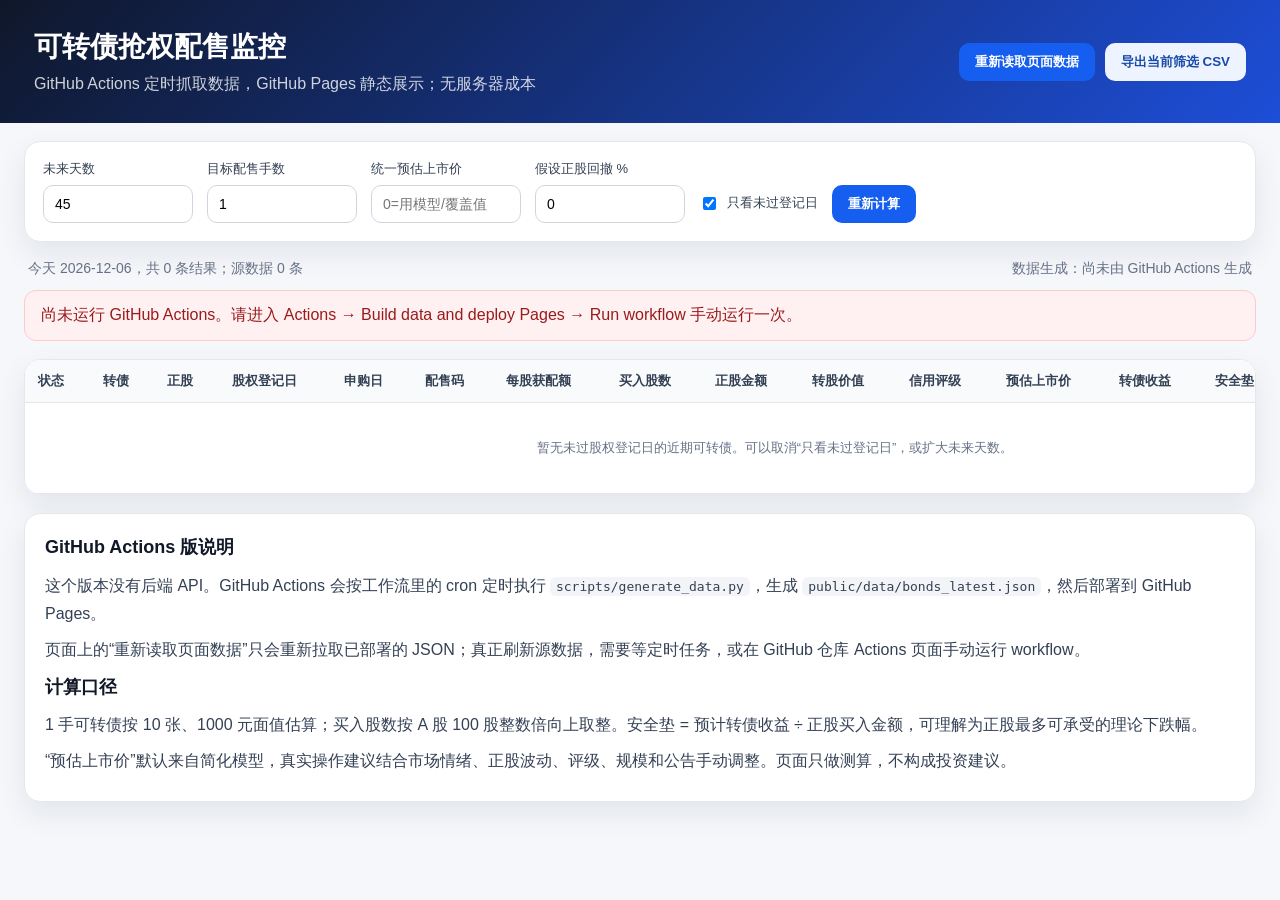
==== public/index.html @ 4d039a51 "init cb rights pages" ====
<!doctype html>
<html lang="zh-CN">
<head>
  <meta charset="utf-8" />
  <meta name="viewport" content="width=device-width, initial-scale=1" />
  <title>可转债抢权配售监控</title>
  <link rel="stylesheet" href="./style.css" />
</head>
<body>
  <header class="topbar">
    <div>
      <h1>可转债抢权配售监控</h1>
      <p class="subtitle">GitHub Actions 定时抓取数据，GitHub Pages 静态展示；无服务器成本</p>
    </div>
    <div class="actions">
      <button id="reloadBtn">重新读取页面数据</button>
      <button id="exportBtn" class="secondary">导出当前筛选 CSV</button>
    </div>
  </header>

  <section class="panel filters">
    <label>
      未来天数
      <input id="days" type="number" min="1" max="365" value="45" />
    </label>
    <label>
      目标配售手数
      <input id="targetLots" type="number" min="1" max="100" value="1" />
    </label>
    <label>
      统一预估上市价
      <input id="expectedPrice" type="number" min="0" max="200" step="0.1" placeholder="0=用模型/覆盖值" />
    </label>
    <label>
      假设正股回撤 %
      <input id="stockDropPct" type="number" min="0" max="50" step="0.1" value="0" />
    </label>
    <label class="checkbox">
      <input id="onlyActive" type="checkbox" checked />
      只看未过登记日
    </label>
    <button id="queryBtn">重新计算</button>
  </section>

  <section class="statusbar">
    <span id="summary">加载中...</span>
    <span id="lastRefresh"></span>
  </section>

  <section id="errorBox" class="error hidden"></section>

  <main class="table-wrap">
    <table id="bondTable">
      <thead>
        <tr>
          <th>状态</th>
          <th>转债</th>
          <th>正股</th>
          <th>股权登记日</th>
          <th>申购日</th>
          <th>配售码</th>
          <th>每股获配额</th>
          <th>买入股数</th>
          <th>正股金额</th>
          <th>转股价值</th>
          <th>信用评级</th>
          <th>预估上市价</th>
          <th>转债收益</th>
          <th>安全垫</th>
          <th>综合收益</th>
          <th>排序分</th>
          <th>备注</th>
        </tr>
      </thead>
      <tbody></tbody>
    </table>
  </main>

  <section class="panel notes">
    <h2>GitHub Actions 版说明</h2>
    <p>这个版本没有后端 API。GitHub Actions 会按工作流里的 cron 定时执行 <code>scripts/generate_data.py</code>，生成 <code>public/data/bonds_latest.json</code>，然后部署到 GitHub Pages。</p>
    <p>页面上的“重新读取页面数据”只会重新拉取已部署的 JSON；真正刷新源数据，需要等定时任务，或在 GitHub 仓库 Actions 页面手动运行 workflow。</p>
    <h2>计算口径</h2>
    <p>1 手可转债按 10 张、1000 元面值估算；买入股数按 A 股 100 股整数倍向上取整。安全垫 = 预计转债收益 ÷ 正股买入金额，可理解为正股最多可承受的理论下跌幅。</p>
    <p>“预估上市价”默认来自简化模型，真实操作建议结合市场情绪、正股波动、评级、规模和公告手动调整。页面只做测算，不构成投资建议。</p>
  </section>

  <script src="./app.js"></script>
</body>
</html>
---- public/style.css ----
:root {
  --bg: #f5f7fb;
  --panel: #ffffff;
  --text: #111827;
  --muted: #667085;
  --border: #e5e7eb;
  --blue: #155eef;
  --green: #07813f;
  --red: #c92323;
  --orange: #b45309;
  --shadow: 0 12px 30px rgba(16, 24, 40, .08);
}

* { box-sizing: border-box; }
body {
  margin: 0;
  font-family: -apple-system, BlinkMacSystemFont, "Segoe UI", "Microsoft YaHei", Arial, sans-serif;
  color: var(--text);
  background: var(--bg);
}

.topbar {
  display: flex;
  align-items: center;
  justify-content: space-between;
  gap: 24px;
  padding: 28px 34px;
  background: linear-gradient(135deg, #0f172a, #1d4ed8);
  color: white;
}

h1 { margin: 0 0 8px; font-size: 28px; }
.subtitle { margin: 0; color: rgba(255,255,255,.80); }
.actions { display: flex; gap: 10px; flex-wrap: wrap; justify-content: flex-end; }

button {
  border: 0;
  border-radius: 10px;
  padding: 10px 16px;
  cursor: pointer;
  background: var(--blue);
  color: white;
  font-weight: 700;
  white-space: nowrap;
}
button:hover { filter: brightness(.96); }
button.secondary { background: #eef4ff; color: #1849a9; }
button:disabled { opacity: .55; cursor: not-allowed; }

.panel {
  margin: 18px 24px;
  background: var(--panel);
  border: 1px solid var(--border);
  border-radius: 16px;
  box-shadow: var(--shadow);
}

.filters {
  display: flex;
  align-items: end;
  gap: 14px;
  padding: 18px;
  flex-wrap: wrap;
}

label { display: grid; gap: 7px; font-size: 13px; color: #344054; }
input {
  width: 150px;
  border: 1px solid #d0d5dd;
  border-radius: 10px;
  padding: 10px 11px;
  outline: none;
  font-size: 14px;
  background: white;
}
input:focus { border-color: var(--blue); box-shadow: 0 0 0 3px rgba(21, 94, 239, .12); }
.checkbox { display: flex; align-items: center; gap: 8px; height: 40px; }
.checkbox input { width: auto; }

.statusbar {
  display: flex;
  justify-content: space-between;
  gap: 10px;
  margin: 10px 28px;
  color: var(--muted);
  font-size: 14px;
  flex-wrap: wrap;
}

.error {
  margin: 12px 24px;
  padding: 14px 16px;
  border: 1px solid #fecaca;
  color: #991b1b;
  background: #fff1f2;
  border-radius: 12px;
  white-space: pre-wrap;
}
.hidden { display: none; }

.table-wrap {
  margin: 18px 24px;
  background: white;
  border: 1px solid var(--border);
  border-radius: 16px;
  box-shadow: var(--shadow);
  overflow: auto;
}

table { width: 100%; border-collapse: collapse; min-width: 1500px; }
th, td { padding: 12px 13px; border-bottom: 1px solid var(--border); text-align: left; font-size: 13px; vertical-align: middle; }
th { position: sticky; top: 0; z-index: 1; background: #f8fafc; color: #344054; font-weight: 800; }
tr:hover td { background: #fafcff; }
.name-main { font-weight: 800; color: #101828; }
.name-sub { margin-top: 3px; color: var(--muted); font-size: 12px; }
.green { color: var(--green); font-weight: 800; }
.red { color: var(--red); font-weight: 800; }
.orange { color: var(--orange); font-weight: 800; }
.badge { display: inline-flex; padding: 4px 9px; border-radius: 999px; font-weight: 800; font-size: 12px; white-space: nowrap; }
.badge.active { background: #dcfce7; color: #166534; }
.badge.wait { background: #dbeafe; color: #1e40af; }
.badge.late { background: #fee2e2; color: #991b1b; }
.badge.old { background: #f3f4f6; color: #374151; }
.notes { padding: 18px 20px; color: #344054; line-height: 1.75; }
.notes h2 { margin: 0 0 8px; font-size: 18px; color: #111827; }
.notes p { margin: 8px 0; }
code { background: #f2f4f7; border-radius: 6px; padding: 2px 6px; }

@media (max-width: 760px) {
  .topbar { align-items: flex-start; flex-direction: column; padding: 22px; }
  .actions { width: 100%; justify-content: stretch; }
  .actions button { flex: 1; }
  input { width: 130px; }
  .panel, .table-wrap { margin-left: 12px; margin-right: 12px; }
  .statusbar { margin-left: 16px; margin-right: 16px; }
}
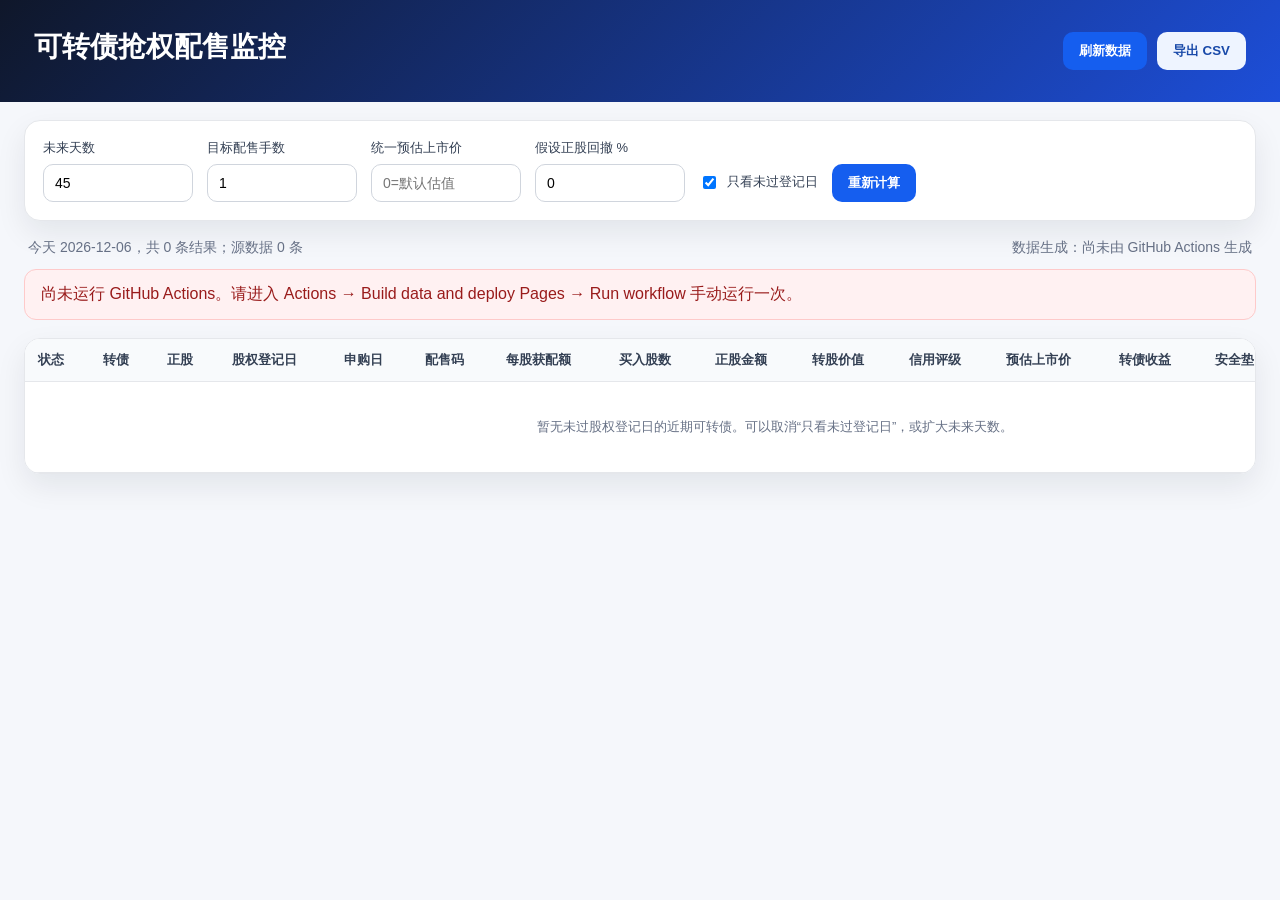
==== commit d4cfeffa: "再次修改" ====
--- a/public/index.html
+++ b/public/index.html
@@ -10,11 +10,11 @@
   <header class="topbar">
     <div>
       <h1>可转债抢权配售监控</h1>
-      <p class="subtitle">GitHub Actions 定时抓取数据，GitHub Pages 静态展示；无服务器成本</p>
     </div>
+
     <div class="actions">
-      <button id="reloadBtn">重新读取页面数据</button>
-      <button id="exportBtn" class="secondary">导出当前筛选 CSV</button>
+      <button id="reloadBtn">刷新数据</button>
+      <button id="exportBtn" class="secondary">导出 CSV</button>
     </div>
   </header>
 
@@ -23,22 +23,27 @@
       未来天数
       <input id="days" type="number" min="1" max="365" value="45" />
     </label>
+
     <label>
       目标配售手数
       <input id="targetLots" type="number" min="1" max="100" value="1" />
     </label>
+
     <label>
       统一预估上市价
-      <input id="expectedPrice" type="number" min="0" max="200" step="0.1" placeholder="0=用模型/覆盖值" />
+      <input id="expectedPrice" type="number" min="0" max="200" step="0.1" placeholder="0=默认估值" />
     </label>
+
     <label>
       假设正股回撤 %
       <input id="stockDropPct" type="number" min="0" max="50" step="0.1" value="0" />
     </label>
+
     <label class="checkbox">
       <input id="onlyActive" type="checkbox" checked />
       只看未过登记日
     </label>
+
     <button id="queryBtn">重新计算</button>
   </section>
 
@@ -48,6 +53,7 @@
   </section>
 
   <section id="errorBox" class="error hidden"></section>
+  <section id="warningBox" class="warning hidden"></section>
 
   <main class="table-wrap">
     <table id="bondTable">
@@ -72,19 +78,11 @@
           <th>备注</th>
         </tr>
       </thead>
+
       <tbody></tbody>
     </table>
   </main>
 
-  <section class="panel notes">
-    <h2>GitHub Actions 版说明</h2>
-    <p>这个版本没有后端 API。GitHub Actions 会按工作流里的 cron 定时执行 <code>scripts/generate_data.py</code>，生成 <code>public/data/bonds_latest.json</code>，然后部署到 GitHub Pages。</p>
-    <p>页面上的“重新读取页面数据”只会重新拉取已部署的 JSON；真正刷新源数据，需要等定时任务，或在 GitHub 仓库 Actions 页面手动运行 workflow。</p>
-    <h2>计算口径</h2>
-    <p>1 手可转债按 10 张、1000 元面值估算；买入股数按 A 股 100 股整数倍向上取整。安全垫 = 预计转债收益 ÷ 正股买入金额，可理解为正股最多可承受的理论下跌幅。</p>
-    <p>“预估上市价”默认来自简化模型，真实操作建议结合市场情绪、正股波动、评级、规模和公告手动调整。页面只做测算，不构成投资建议。</p>
-  </section>
-
   <script src="./app.js"></script>
 </body>
-</html>
+</html>
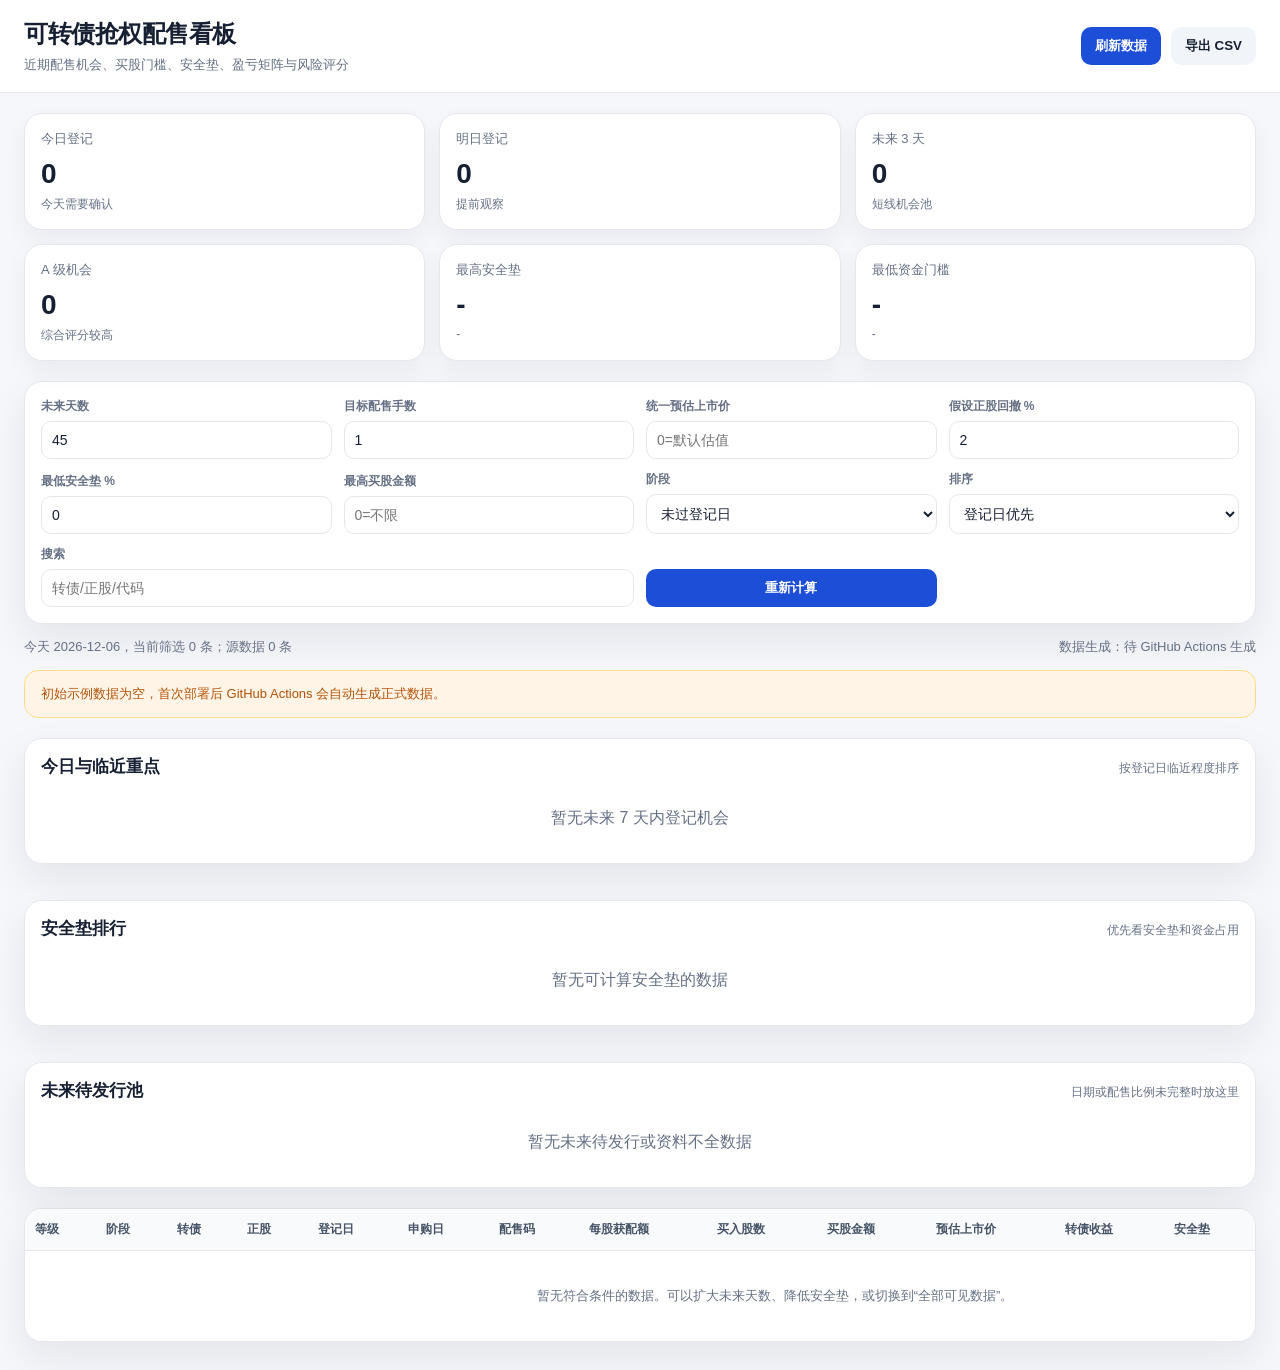
==== commit da7d07f3: "新版" ====
--- a/public/index.html
+++ b/public/index.html
@@ -3,47 +3,80 @@
 <head>
   <meta charset="utf-8" />
   <meta name="viewport" content="width=device-width, initial-scale=1" />
-  <title>可转债抢权配售监控</title>
+  <title>可转债抢权配售看板</title>
   <link rel="stylesheet" href="./style.css" />
 </head>
 <body>
   <header class="topbar">
     <div>
-      <h1>可转债抢权配售监控</h1>
+      <h1>可转债抢权配售看板</h1>
+      <p class="subtitle">近期配售机会、买股门槛、安全垫、盈亏矩阵与风险评分</p>
     </div>
-
     <div class="actions">
       <button id="reloadBtn">刷新数据</button>
       <button id="exportBtn" class="secondary">导出 CSV</button>
     </div>
   </header>
 
+  <section class="dashboard-grid" id="statCards">
+    <article class="stat-card"><span>今日登记</span><strong id="statToday">-</strong><em>今天需要确认</em></article>
+    <article class="stat-card"><span>明日登记</span><strong id="statTomorrow">-</strong><em>提前观察</em></article>
+    <article class="stat-card"><span>未来 3 天</span><strong id="statThreeDays">-</strong><em>短线机会池</em></article>
+    <article class="stat-card"><span>A 级机会</span><strong id="statGradeA">-</strong><em>综合评分较高</em></article>
+    <article class="stat-card"><span>最高安全垫</span><strong id="statBestSafety">-</strong><em id="statBestName">-</em></article>
+    <article class="stat-card"><span>最低资金门槛</span><strong id="statLowestCost">-</strong><em id="statLowestName">-</em></article>
+  </section>
+
   <section class="panel filters">
     <label>
       未来天数
       <input id="days" type="number" min="1" max="365" value="45" />
     </label>
-
     <label>
       目标配售手数
       <input id="targetLots" type="number" min="1" max="100" value="1" />
     </label>
-
     <label>
       统一预估上市价
       <input id="expectedPrice" type="number" min="0" max="200" step="0.1" placeholder="0=默认估值" />
     </label>
-
     <label>
       假设正股回撤 %
-      <input id="stockDropPct" type="number" min="0" max="50" step="0.1" value="0" />
+      <input id="stockDropPct" type="number" min="0" max="50" step="0.1" value="2" />
     </label>
-
-    <label class="checkbox">
-      <input id="onlyActive" type="checkbox" checked />
-      只看未过登记日
+    <label>
+      最低安全垫 %
+      <input id="minSafety" type="number" min="-20" max="50" step="0.1" value="0" />
     </label>
-
+    <label>
+      最高买股金额
+      <input id="maxCost" type="number" min="0" step="1000" placeholder="0=不限" />
+    </label>
+    <label>
+      阶段
+      <select id="stageFilter">
+        <option value="active">未过登记日</option>
+        <option value="today">今日重点</option>
+        <option value="threeDays">未来 3 天</option>
+        <option value="future">未来待发行/资料不全</option>
+        <option value="all">全部可见数据</option>
+        <option value="history">历史/已过登记</option>
+      </select>
+    </label>
+    <label>
+      排序
+      <select id="sortBy">
+        <option value="date">登记日优先</option>
+        <option value="score">综合评分</option>
+        <option value="safety">安全垫</option>
+        <option value="cost">资金门槛</option>
+        <option value="profit">综合收益</option>
+      </select>
+    </label>
+    <label class="search-label">
+      搜索
+      <input id="keyword" type="search" placeholder="转债/正股/代码" />
+    </label>
     <button id="queryBtn">重新计算</button>
   </section>
 
@@ -55,34 +88,69 @@
   <section id="errorBox" class="error hidden"></section>
   <section id="warningBox" class="warning hidden"></section>
 
+  <section class="opportunity-layout">
+    <article class="panel focus-panel">
+      <div class="panel-title">
+        <h2>今日与临近重点</h2>
+        <span>按登记日临近程度排序</span>
+      </div>
+      <div id="focusList" class="mini-list"></div>
+    </article>
+
+    <article class="panel focus-panel">
+      <div class="panel-title">
+        <h2>安全垫排行</h2>
+        <span>优先看安全垫和资金占用</span>
+      </div>
+      <div id="rankList" class="mini-list"></div>
+    </article>
+
+    <article class="panel focus-panel">
+      <div class="panel-title">
+        <h2>未来待发行池</h2>
+        <span>日期或配售比例未完整时放这里</span>
+      </div>
+      <div id="futureList" class="mini-list"></div>
+    </article>
+  </section>
+
   <main class="table-wrap">
     <table id="bondTable">
       <thead>
         <tr>
-          <th>状态</th>
+          <th>等级</th>
+          <th>阶段</th>
           <th>转债</th>
           <th>正股</th>
-          <th>股权登记日</th>
+          <th>登记日</th>
           <th>申购日</th>
           <th>配售码</th>
           <th>每股获配额</th>
           <th>买入股数</th>
-          <th>正股金额</th>
-          <th>转股价值</th>
-          <th>信用评级</th>
+          <th>买股金额</th>
           <th>预估上市价</th>
           <th>转债收益</th>
           <th>安全垫</th>
-          <th>综合收益</th>
-          <th>排序分</th>
-          <th>备注</th>
+          <th>正股回撤后</th>
+          <th>风险</th>
+          <th>操作</th>
         </tr>
       </thead>
-
       <tbody></tbody>
     </table>
   </main>
 
+  <dialog id="detailDialog" class="detail-dialog">
+    <div class="dialog-head">
+      <div>
+        <h2 id="detailTitle">转债详情</h2>
+        <p id="detailSub"></p>
+      </div>
+      <button id="closeDetailBtn" class="icon-btn">×</button>
+    </div>
+    <div id="detailBody" class="detail-body"></div>
+  </dialog>
+
   <script src="./app.js"></script>
 </body>
-</html>+</html>
--- a/public/style.css
+++ b/public/style.css
@@ -1,136 +1,390 @@
 :root {
-  --bg: #f5f7fb;
-  --panel: #ffffff;
-  --text: #111827;
+  --bg: #f6f7fb;
+  --card: #ffffff;
+  --text: #172033;
   --muted: #667085;
-  --border: #e5e7eb;
-  --blue: #155eef;
-  --green: #07813f;
-  --red: #c92323;
+  --line: #e5e7eb;
+  --soft: #f1f5f9;
+  --primary: #1d4ed8;
+  --primary-dark: #173fae;
+  --green: #07803d;
+  --green-bg: #eaf7ef;
   --orange: #b45309;
-  --shadow: 0 12px 30px rgba(16, 24, 40, .08);
+  --orange-bg: #fff4e5;
+  --red: #b42318;
+  --red-bg: #fee4e2;
+  --blue-bg: #eaf2ff;
+  --shadow: 0 16px 40px rgba(15, 23, 42, 0.08);
 }
 
 * { box-sizing: border-box; }
+
 body {
   margin: 0;
+  background: var(--bg);
+  color: var(--text);
   font-family: -apple-system, BlinkMacSystemFont, "Segoe UI", "Microsoft YaHei", Arial, sans-serif;
-  color: var(--text);
-  background: var(--bg);
 }
 
 .topbar {
+  position: sticky;
+  top: 0;
+  z-index: 10;
   display: flex;
   align-items: center;
   justify-content: space-between;
-  gap: 24px;
-  padding: 28px 34px;
-  background: linear-gradient(135deg, #0f172a, #1d4ed8);
-  color: white;
-}
-
-h1 { margin: 0 0 8px; font-size: 28px; }
-.subtitle { margin: 0; color: rgba(255,255,255,.80); }
-.actions { display: flex; gap: 10px; flex-wrap: wrap; justify-content: flex-end; }
+  gap: 16px;
+  padding: 18px 24px;
+  background: rgba(255, 255, 255, 0.92);
+  backdrop-filter: blur(10px);
+  border-bottom: 1px solid var(--line);
+}
+
+h1, h2, h3, p { margin: 0; }
+
+h1 {
+  font-size: 24px;
+  letter-spacing: -0.02em;
+}
+
+.subtitle {
+  margin-top: 6px;
+  color: var(--muted);
+  font-size: 13px;
+}
+
+.actions {
+  display: flex;
+  gap: 10px;
+  flex-wrap: wrap;
+  justify-content: flex-end;
+}
 
 button {
-  border: 0;
+  border: none;
   border-radius: 10px;
-  padding: 10px 16px;
+  padding: 10px 14px;
+  color: #fff;
+  background: var(--primary);
   cursor: pointer;
-  background: var(--blue);
-  color: white;
-  font-weight: 700;
+  font-weight: 650;
+  transition: transform 0.12s ease, background 0.12s ease;
+}
+
+button:hover { background: var(--primary-dark); transform: translateY(-1px); }
+button.secondary { color: var(--text); background: var(--soft); }
+button.secondary:hover { background: #e2e8f0; }
+button.small { padding: 7px 10px; border-radius: 8px; font-size: 12px; }
+.icon-btn {
+  width: 38px;
+  height: 38px;
+  padding: 0;
+  border-radius: 999px;
+  color: var(--text);
+  background: var(--soft);
+  font-size: 24px;
+  line-height: 1;
+}
+
+.dashboard-grid {
+  display: grid;
+  grid-template-columns: repeat(6, minmax(150px, 1fr));
+  gap: 14px;
+  padding: 20px 24px 0;
+}
+
+.stat-card {
+  background: var(--card);
+  border: 1px solid var(--line);
+  border-radius: 18px;
+  padding: 16px;
+  box-shadow: 0 10px 24px rgba(15, 23, 42, 0.05);
+  min-height: 112px;
+}
+
+.stat-card span {
+  display: block;
+  color: var(--muted);
+  font-size: 13px;
+}
+
+.stat-card strong {
+  display: block;
+  margin: 10px 0 6px;
+  font-size: 28px;
+  letter-spacing: -0.04em;
+}
+
+.stat-card em {
+  display: block;
+  color: var(--muted);
+  font-size: 12px;
+  font-style: normal;
   white-space: nowrap;
-}
-button:hover { filter: brightness(.96); }
-button.secondary { background: #eef4ff; color: #1849a9; }
-button:disabled { opacity: .55; cursor: not-allowed; }
+  overflow: hidden;
+  text-overflow: ellipsis;
+}
 
 .panel {
-  margin: 18px 24px;
-  background: var(--panel);
-  border: 1px solid var(--border);
-  border-radius: 16px;
+  margin: 20px 24px 0;
+  padding: 16px;
+  background: var(--card);
+  border: 1px solid var(--line);
+  border-radius: 18px;
   box-shadow: var(--shadow);
 }
 
 .filters {
-  display: flex;
+  display: grid;
+  grid-template-columns: repeat(9, minmax(120px, 1fr));
+  gap: 12px;
   align-items: end;
-  gap: 14px;
-  padding: 18px;
-  flex-wrap: wrap;
-}
-
-label { display: grid; gap: 7px; font-size: 13px; color: #344054; }
-input {
-  width: 150px;
-  border: 1px solid #d0d5dd;
+}
+
+.filters label {
+  display: flex;
+  flex-direction: column;
+  gap: 6px;
+  color: var(--muted);
+  font-size: 12px;
+  font-weight: 650;
+}
+
+.filters input,
+.filters select {
+  width: 100%;
+  border: 1px solid var(--line);
   border-radius: 10px;
-  padding: 10px 11px;
+  padding: 10px 10px;
+  background: #fff;
+  color: var(--text);
   outline: none;
   font-size: 14px;
-  background: white;
-}
-input:focus { border-color: var(--blue); box-shadow: 0 0 0 3px rgba(21, 94, 239, .12); }
-.checkbox { display: flex; align-items: center; gap: 8px; height: 40px; }
-.checkbox input { width: auto; }
+}
+
+.filters input:focus,
+.filters select:focus {
+  border-color: #93c5fd;
+  box-shadow: 0 0 0 3px rgba(37, 99, 235, 0.12);
+}
+
+.search-label { grid-column: span 2; }
 
 .statusbar {
   display: flex;
   justify-content: space-between;
   gap: 10px;
-  margin: 10px 28px;
-  color: var(--muted);
-  font-size: 14px;
-  flex-wrap: wrap;
-}
-
-.error {
-  margin: 12px 24px;
+  margin: 14px 24px 0;
+  color: var(--muted);
+  font-size: 13px;
+}
+
+.error,
+.warning {
+  white-space: pre-wrap;
+  margin: 14px 24px 0;
   padding: 14px 16px;
-  border: 1px solid #fecaca;
-  color: #991b1b;
-  background: #fff1f2;
-  border-radius: 12px;
-  white-space: pre-wrap;
-}
-.hidden { display: none; }
+  border-radius: 14px;
+  font-size: 13px;
+}
+
+.error { color: var(--red); background: var(--red-bg); border: 1px solid #fda29b; }
+.warning { color: var(--orange); background: var(--orange-bg); border: 1px solid #fedf89; }
+.hidden { display: none !important; }
+
+.opportunity-layout {
+  display: grid;
+  grid-template-columns: 1.1fr 1.1fr 1fr;
+  gap: 16px;
+  padding: 0 24px;
+}
+
+.opportunity-layout .panel { margin: 20px 0 0; }
+
+.panel-title {
+  display: flex;
+  align-items: baseline;
+  justify-content: space-between;
+  gap: 12px;
+  margin-bottom: 12px;
+}
+
+.panel-title h2 { font-size: 17px; }
+.panel-title span { color: var(--muted); font-size: 12px; }
+
+.mini-list {
+  display: flex;
+  flex-direction: column;
+  gap: 10px;
+}
+
+.mini-item {
+  display: grid;
+  grid-template-columns: 1fr auto;
+  gap: 6px 12px;
+  padding: 12px;
+  background: #fbfcff;
+  border: 1px solid var(--line);
+  border-radius: 14px;
+}
+
+.mini-item:hover { background: #f8fbff; }
+.mini-title { font-weight: 750; }
+.mini-sub { color: var(--muted); font-size: 12px; line-height: 1.5; }
+.mini-value { font-weight: 750; text-align: right; }
+.empty { color: var(--muted); text-align: center; padding: 18px 8px; }
 
 .table-wrap {
-  margin: 18px 24px;
-  background: white;
-  border: 1px solid var(--border);
-  border-radius: 16px;
+  margin: 20px 24px 28px;
+  background: var(--card);
+  border: 1px solid var(--line);
+  border-radius: 18px;
   box-shadow: var(--shadow);
   overflow: auto;
 }
 
-table { width: 100%; border-collapse: collapse; min-width: 1500px; }
-th, td { padding: 12px 13px; border-bottom: 1px solid var(--border); text-align: left; font-size: 13px; vertical-align: middle; }
-th { position: sticky; top: 0; z-index: 1; background: #f8fafc; color: #344054; font-weight: 800; }
-tr:hover td { background: #fafcff; }
-.name-main { font-weight: 800; color: #101828; }
-.name-sub { margin-top: 3px; color: var(--muted); font-size: 12px; }
-.green { color: var(--green); font-weight: 800; }
-.red { color: var(--red); font-weight: 800; }
-.orange { color: var(--orange); font-weight: 800; }
-.badge { display: inline-flex; padding: 4px 9px; border-radius: 999px; font-weight: 800; font-size: 12px; white-space: nowrap; }
-.badge.active { background: #dcfce7; color: #166534; }
-.badge.wait { background: #dbeafe; color: #1e40af; }
-.badge.late { background: #fee2e2; color: #991b1b; }
-.badge.old { background: #f3f4f6; color: #374151; }
-.notes { padding: 18px 20px; color: #344054; line-height: 1.75; }
-.notes h2 { margin: 0 0 8px; font-size: 18px; color: #111827; }
-.notes p { margin: 8px 0; }
-code { background: #f2f4f7; border-radius: 6px; padding: 2px 6px; }
-
-@media (max-width: 760px) {
-  .topbar { align-items: flex-start; flex-direction: column; padding: 22px; }
-  .actions { width: 100%; justify-content: stretch; }
-  .actions button { flex: 1; }
-  input { width: 130px; }
-  .panel, .table-wrap { margin-left: 12px; margin-right: 12px; }
-  .statusbar { margin-left: 16px; margin-right: 16px; }
-}
+table {
+  width: 100%;
+  border-collapse: separate;
+  border-spacing: 0;
+  min-width: 1500px;
+}
+
+th, td {
+  padding: 12px 10px;
+  border-bottom: 1px solid var(--line);
+  text-align: left;
+  vertical-align: middle;
+  font-size: 13px;
+}
+
+th {
+  position: sticky;
+  top: 0;
+  z-index: 2;
+  background: #f8fafc;
+  color: #475467;
+  font-size: 12px;
+  font-weight: 750;
+  white-space: nowrap;
+}
+
+tbody tr:hover { background: #fafcff; }
+tbody tr:last-child td { border-bottom: none; }
+
+.name-main { font-weight: 750; white-space: nowrap; }
+.name-sub { margin-top: 4px; color: var(--muted); font-size: 12px; white-space: nowrap; }
+
+.badge,
+.grade,
+.risk-tag {
+  display: inline-flex;
+  align-items: center;
+  justify-content: center;
+  min-width: 54px;
+  padding: 5px 8px;
+  border-radius: 999px;
+  font-size: 12px;
+  font-weight: 750;
+  white-space: nowrap;
+}
+
+.badge.active { color: var(--green); background: var(--green-bg); }
+.badge.wait { color: var(--primary); background: var(--blue-bg); }
+.badge.future { color: #6d28d9; background: #f3e8ff; }
+.badge.late { color: var(--orange); background: var(--orange-bg); }
+.badge.old { color: var(--muted); background: var(--soft); }
+
+.grade-a { color: var(--green); background: var(--green-bg); }
+.grade-b { color: var(--primary); background: var(--blue-bg); }
+.grade-c { color: var(--orange); background: var(--orange-bg); }
+.grade-d { color: var(--red); background: var(--red-bg); }
+
+.risk-low { color: var(--green); background: var(--green-bg); }
+.risk-mid { color: var(--orange); background: var(--orange-bg); }
+.risk-high { color: var(--red); background: var(--red-bg); }
+
+.green { color: var(--green); font-weight: 750; }
+.orange { color: var(--orange); font-weight: 750; }
+.red { color: var(--red); font-weight: 750; }
+.muted { color: var(--muted); }
+
+.detail-dialog {
+  width: min(1120px, calc(100vw - 28px));
+  max-height: calc(100vh - 36px);
+  border: none;
+  border-radius: 22px;
+  padding: 0;
+  box-shadow: 0 30px 80px rgba(15, 23, 42, 0.25);
+  overflow: hidden;
+}
+
+.detail-dialog::backdrop { background: rgba(15, 23, 42, 0.45); }
+
+.dialog-head {
+  display: flex;
+  justify-content: space-between;
+  gap: 12px;
+  padding: 18px 20px;
+  border-bottom: 1px solid var(--line);
+  background: #fff;
+}
+
+.dialog-head h2 { font-size: 20px; }
+.dialog-head p { margin-top: 6px; color: var(--muted); font-size: 13px; }
+.detail-body { padding: 18px 20px 22px; overflow: auto; max-height: calc(100vh - 130px); }
+
+.detail-grid {
+  display: grid;
+  grid-template-columns: repeat(4, minmax(140px, 1fr));
+  gap: 12px;
+  margin-bottom: 16px;
+}
+
+.detail-card {
+  padding: 14px;
+  background: #fbfcff;
+  border: 1px solid var(--line);
+  border-radius: 14px;
+}
+.detail-card span { display: block; color: var(--muted); font-size: 12px; }
+.detail-card strong { display: block; margin-top: 6px; font-size: 16px; }
+
+.section-title { margin: 18px 0 10px; font-size: 16px; }
+.calc-table, .matrix-table { min-width: 0; border: 1px solid var(--line); border-radius: 14px; overflow: hidden; }
+.calc-table th, .calc-table td, .matrix-table th, .matrix-table td { font-size: 12px; padding: 9px 10px; }
+.matrix-table td, .matrix-table th { text-align: right; }
+.matrix-table th:first-child, .matrix-table td:first-child { text-align: left; }
+
+.risk-list {
+  display: grid;
+  grid-template-columns: repeat(2, minmax(200px, 1fr));
+  gap: 10px;
+}
+.risk-item {
+  padding: 12px;
+  border: 1px solid var(--line);
+  border-radius: 14px;
+  background: #fbfcff;
+  color: #475467;
+  font-size: 13px;
+  line-height: 1.5;
+}
+
+@media (max-width: 1280px) {
+  .dashboard-grid { grid-template-columns: repeat(3, 1fr); }
+  .filters { grid-template-columns: repeat(4, 1fr); }
+  .opportunity-layout { grid-template-columns: 1fr; }
+}
+
+@media (max-width: 720px) {
+  .topbar { align-items: flex-start; flex-direction: column; padding: 16px; }
+  .dashboard-grid { grid-template-columns: repeat(2, 1fr); padding: 16px 16px 0; }
+  .panel, .table-wrap, .statusbar, .error, .warning { margin-left: 16px; margin-right: 16px; }
+  .opportunity-layout { padding: 0 16px; }
+  .filters { grid-template-columns: 1fr; }
+  .search-label { grid-column: auto; }
+  .statusbar { flex-direction: column; }
+  .detail-grid { grid-template-columns: repeat(2, 1fr); }
+  .risk-list { grid-template-columns: 1fr; }
+}
